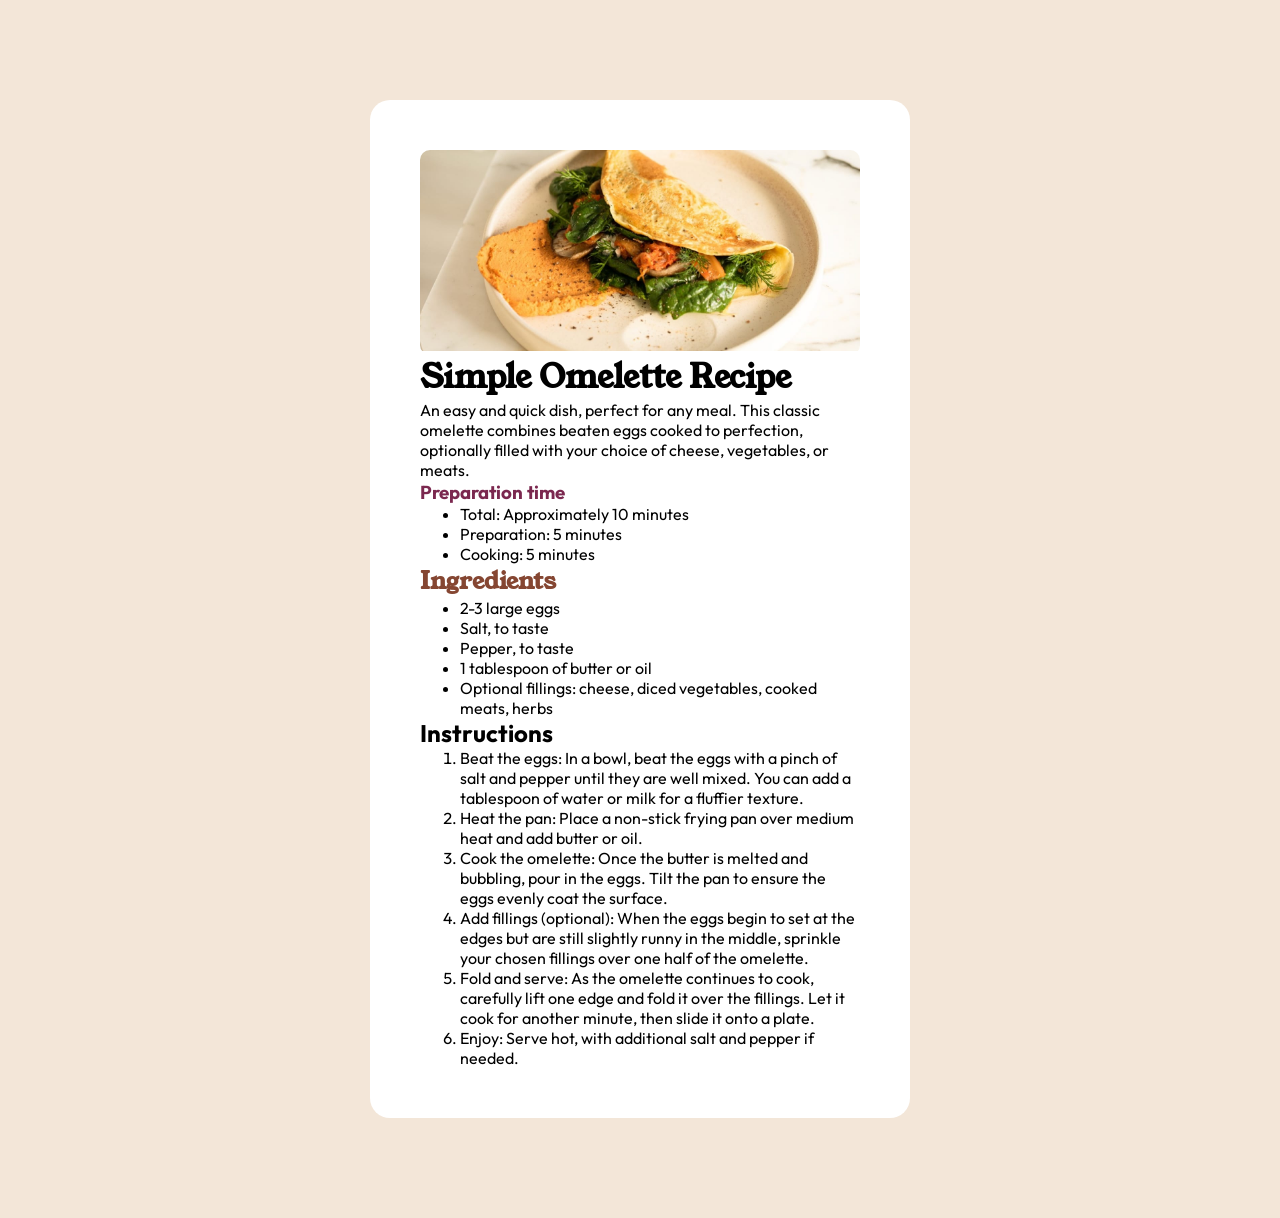
==== recipe.html @ e3986730 "day-19" ====
<!DOCTYPE html>
<html lang="en">

<head>
    <meta charset="UTF-8">
    <meta name="viewport" content="width=device-width, initial-scale=1.0">
    <title>Recipe</title>

    <link rel="stylesheet" href="styles/recipe.css" />
    <link rel="preconnect" href="https://fonts.googleapis.com">
<link rel="preconnect" href="https://fonts.gstatic.com" crossorigin>
<link href="https://fonts.googleapis.com/css2?family=Outfit:wght@100..900&family=Young+Serif&display=swap" rel="stylesheet">
</head>

<body>
    <div class="card">
        <!-- Image section -->
        <div class="picture">
            <img src="image-omelette.jpeg"/>
        </div>

        <!-- Main section -->
         <div class="main">
            <h1>Simple Omelette Recipe</h1>
            <p>An easy and quick dish, perfect for any meal. This classic omelette combines beaten eggs cooked to perfection, optionally filled with your choice of cheese, vegetables, or meats.</p>

            <div>
                <h3>Preparation time</h3>
                <ul class="subsection">
                    <li>Total: Approximately 10 minutes</li>
                    <li> Preparation: 5 minutes</li>
                    <li> Cooking: 5 minutes</li>
                </ul>
            </div>
         </div>

         <!-- Ingredients' section -->
          <div>
            <h2 class="heading">Ingredients</h2>
            <ul>
                <li>2-3 large eggs</li>
                <li>Salt, to taste</li>
                <li>Pepper, to taste</li>
                <li>1 tablespoon of butter or oil</li>
                <li>Optional fillings: cheese, diced vegetables, cooked meats, herbs</li>
            </ul>
          </div>

          <!-- Instructions' section -->
           <div>
            <h2>Instructions</h2>
            <ol>
                <li> Beat the eggs: In a bowl, beat the eggs with a pinch of salt and pepper until they are well mixed. You can add a tablespoon of water or milk for a fluffier texture.</li>
                <li>Heat the pan: Place a non-stick frying pan over medium heat and add butter or oil.</li>
                <li>Cook the omelette: Once the butter is melted and bubbling, pour in the eggs. Tilt the pan to ensure the eggs evenly coat the surface.</li>
                <li>Add fillings (optional): When the eggs begin to set at the edges but are still slightly runny in the middle, sprinkle your chosen fillings over one half of the omelette.</li>
                <li> Fold and serve: As the omelette continues to cook, carefully lift one edge and fold it over the fillings. Let it cook for another minute, then slide it onto a plate.</li>
                <li>Enjoy: Serve hot, with additional salt and pepper if needed. </li>
            </ol>
           </div>
           <!-- Nutrition section -->
            <div></div>

    </div>
</body>

</html>
---- styles/recipe.css ----
* {
    margin: 0;
    padding: o;
    box-sizing: border-box;
}

html {
    font-size: 16px;
}

:root{
--white: hsl(0, 0%, 100%);
--stone-100: hsl(30, 54%, 90%);
--stone-150: hsl(30, 18%, 87%);
--stone-600: hsl(30, 10%, 34%);
--stone-900: hsl(24, 5%, 18%);
--brown-800: hsl(14, 45%, 36%);
--rose-800: hsl(332, 51%, 32%);
--rose-50: hsl(330, 100%, 98%);

   /* Fontweight vairables */
   --young: 400;
   --medium: 600;
   --bold: 700;

   /* Fontfamily vairables */
   --young: "Young Serif", serif;
   --outfit: "Outfit", sans-serif;


}

img{
    width: 100%;
    object-fit: cover;

}

body {
    padding: 100px;
    background-color: var(--stone-100);
    font-family: var(--outfit);
    font-size: 1rem;
}


h1 {
      font-family: var(--young);
}


.card {
    width: 50%;
    background-color: var(--white);
    margin-inline: auto;
    padding: 50px;
    border-radius: 20px;
}

.picture {
    border-radius: 10px;
    overflow: hidden;
}

.main h3 {
    color: var(--rose-800);
}

.heading {
    font-family: var(--young);
    color: var(--brown-800);
}
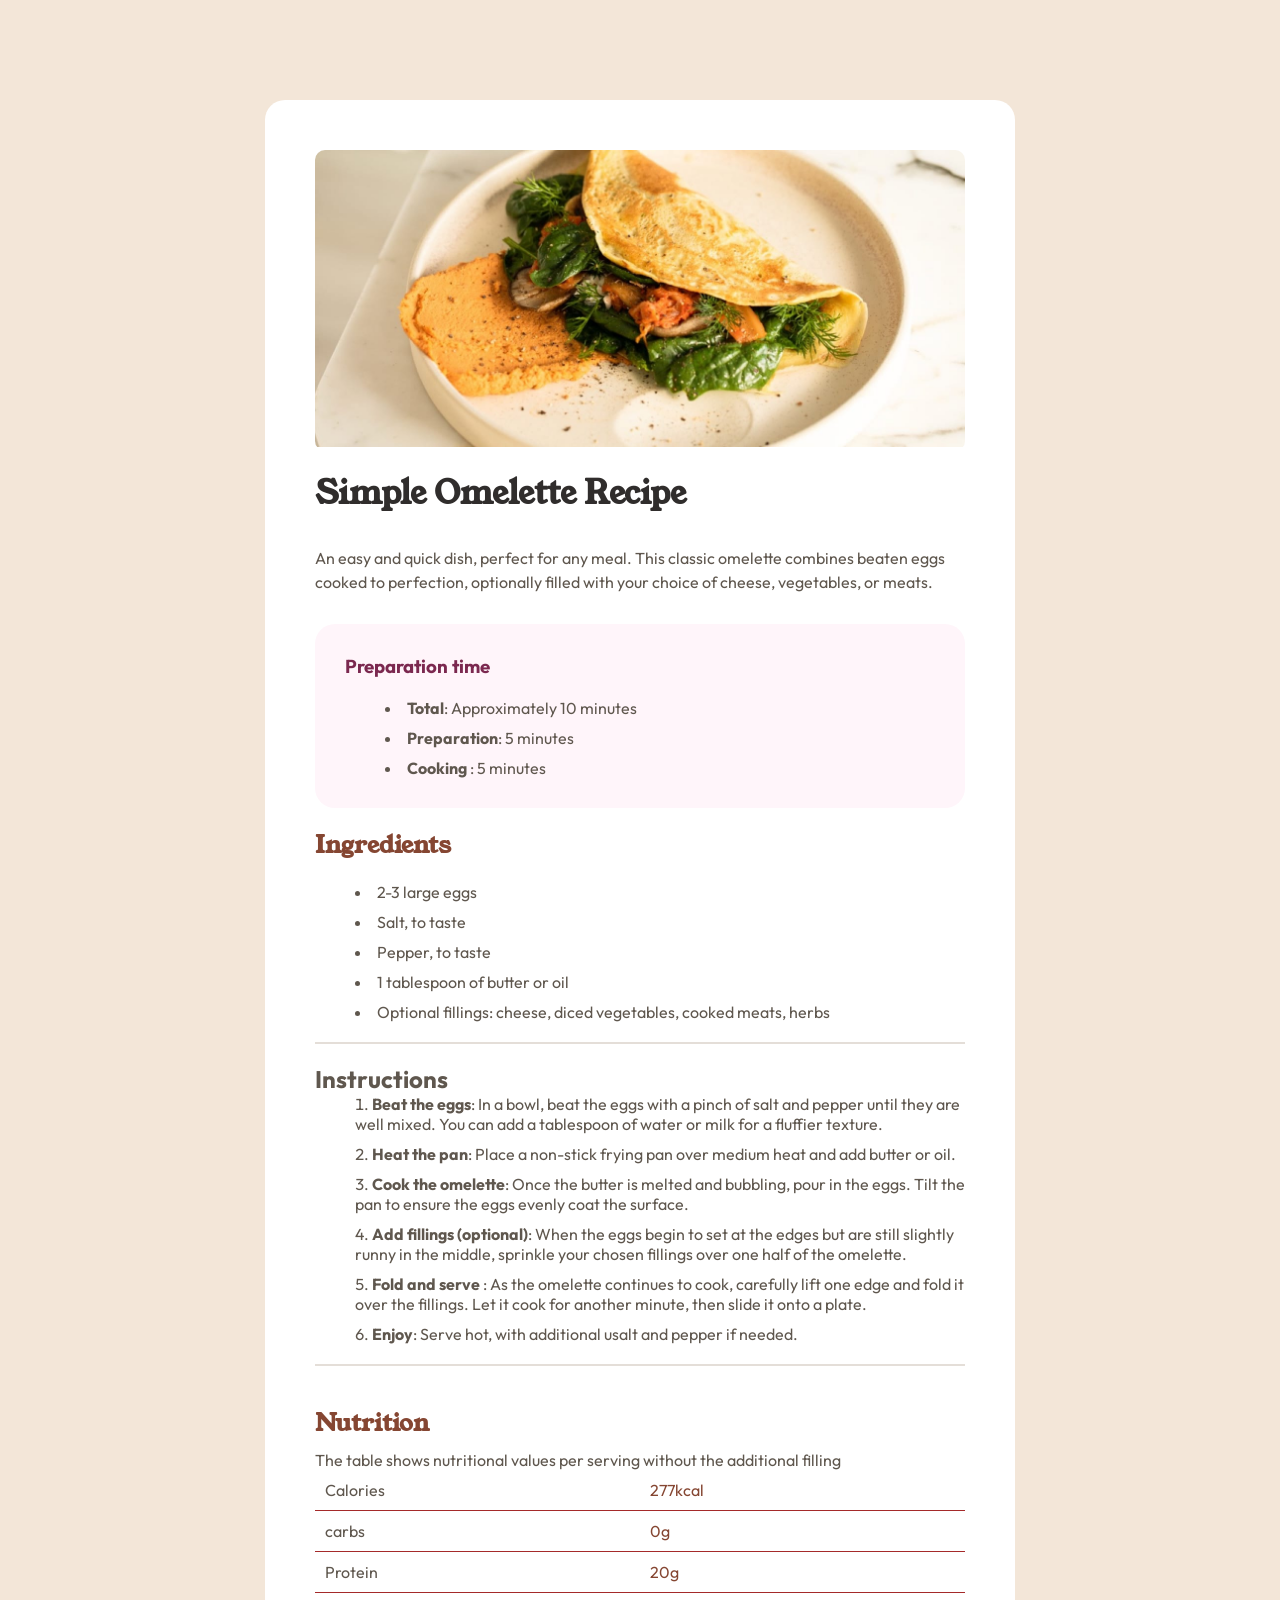
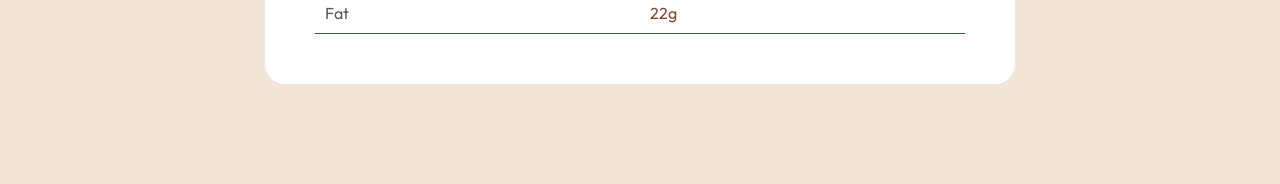
==== commit 63c81b14: "Start mobile responsiveness" ====
--- a/recipe.html
+++ b/recipe.html
@@ -27,15 +27,15 @@
             <div>
                 <h3>Preparation time</h3>
                 <ul class="subsection">
-                    <li>Total: Approximately 10 minutes</li>
-                    <li> Preparation: 5 minutes</li>
-                    <li> Cooking: 5 minutes</li>
+                    <li><span class="method">Total</span>: Approximately 10 minutes</li>
+                    <li><span class="method">Preparation</span>: 5 minutes</li>
+                    <li><span class="method">Cooking</span> : 5 minutes</li>
                 </ul>
             </div>
          </div>
 
          <!-- Ingredients' section -->
-          <div>
+          <div class="section">
             <h2 class="heading">Ingredients</h2>
             <ul>
                 <li>2-3 large eggs</li>
@@ -47,20 +47,45 @@
           </div>
 
           <!-- Instructions' section -->
-           <div>
+           <div class="section">
             <h2>Instructions</h2>
             <ol>
-                <li> Beat the eggs: In a bowl, beat the eggs with a pinch of salt and pepper until they are well mixed. You can add a tablespoon of water or milk for a fluffier texture.</li>
-                <li>Heat the pan: Place a non-stick frying pan over medium heat and add butter or oil.</li>
-                <li>Cook the omelette: Once the butter is melted and bubbling, pour in the eggs. Tilt the pan to ensure the eggs evenly coat the surface.</li>
-                <li>Add fillings (optional): When the eggs begin to set at the edges but are still slightly runny in the middle, sprinkle your chosen fillings over one half of the omelette.</li>
-                <li> Fold and serve: As the omelette continues to cook, carefully lift one edge and fold it over the fillings. Let it cook for another minute, then slide it onto a plate.</li>
-                <li>Enjoy: Serve hot, with additional salt and pepper if needed. </li>
+                <li><span class="method">Beat the eggs</span>: In a bowl, beat the eggs with a pinch of salt and pepper until they are well mixed. You can add a tablespoon of water or milk for a fluffier texture.</li>
+                <li><span class="method">Heat the pan</span>: Place a non-stick frying pan over medium heat and add butter or oil.</li>
+                <li><span class="method">Cook the omelette</span>: Once the butter is melted and bubbling, pour in the eggs. Tilt the pan to ensure the eggs evenly coat the surface.</li>
+                <li><span class="method">Add fillings (optional)</span>: When the eggs begin to set at the edges but are still slightly runny in the middle, sprinkle your chosen fillings over one half of the omelette.</li>
+                <li><span class="method">Fold and serve</span> : As the omelette continues to cook, carefully lift one edge and fold it over the fillings. Let it cook for another minute, then slide it onto a plate.</li>
+                <li><span class="method">Enjoy</span>: Serve hot, with additional usalt and pepper if needed. </li>
             </ol>
            </div>
            <!-- Nutrition section -->
             <div></div>
+          <!-- Nutrition section -->
+            <div class="nutrition">
+                <h2 class="subheading">Nutrition</h2>
+                <p>The table shows nutritional values per serving without the additional filling</p>
+                  <table>
+                    <tr>
+                        <td>Calories</td>
+                        <td class="color">277kcal</td>
+                    </tr>
+                    <tr>
+                    <td>carbs</td>
+                    
+                    
+                    <td class="color">0g</td>
+                    </tr>
+                    <tr>
+                        <td>Protein</td>
+                        <td class="color">20g</td>
+                    </tr>
+                    <tr>
+                        <td>Fat</td>
+                        <td class="color">22g</td>
+                    </tr>
+                  </table>
 
+    
     </div>
 </body>
 
--- a/styles/recipe.css
+++ b/styles/recipe.css
@@ -9,6 +9,7 @@
 }
 
 :root{
+    /* Color vairables */
 --white: hsl(0, 0%, 100%);
 --stone-100: hsl(30, 54%, 90%);
 --stone-150: hsl(30, 18%, 87%);
@@ -41,20 +42,40 @@
     background-color: var(--stone-100);
     font-family: var(--outfit);
     font-size: 1rem;
+    color: var(--stone-600);
 }
 
 
 h1 {
       font-family: var(--young);
+      color: var(--stone-900);
+}
+
+ol ,
+ul {
+    list-style-position: inside;
+    display: flex;
+    flex-direction: column;
+    gap: 10px;
+    
+}
+
+ol li,
+ul li {
+    
 }
 
 
+
 .card {
-    width: 50%;
+    width: 750px;
     background-color: var(--white);
     margin-inline: auto;
     padding: 50px;
     border-radius: 20px;
+    display: flex;
+    flex-direction: column;
+    gap: 20px;
 }
 
 .picture {
@@ -62,13 +83,78 @@
     overflow: hidden;
 }
 
+.main {
+    display: flex;
+    flex-direction: column;
+    gap: 30px;
+}
+
 .main h3 {
     color: var(--rose-800);
+    margin-bottom: 20px;
 }
+
+
+.main p {
+    line-height: 1.5;
+    
+}
+
+.main div {
+    background-color: var(--rose-50);
+    padding: 30px;
+    border-radius: 20px; 
+}
+
 
 .heading {
     font-family: var(--young);
     color: var(--brown-800);
+    margin-bottom: 20px;
+}
+
+.method {
+    font-weight: var(--bold);
+
+}
+
+.section {
+    border-bottom: 2px solid var(--stone-150);
+    padding-bottom: 20px;
+}
+
+
+/* Mobile styles */
+@media screen and (max-width : 500px) {
+    body {
+        background-color: red; 
+    }
+
+}
+
+
+.nutrition td {
+    width: 50%;
+      /* border: 1px solid black; */
+    padding: 10px;
+     
+}
+
+table {
+    width: 100%;
+    border-collapse: collapse;
+}
+
+.subheading {
+    font-family: var(--young);
+    color: var(--brown-800);
+    margin-bottom: 10px;
+}
+.color {
+   color: var(--brown-800);  
+}
+ .nutrition tr {
+   border-bottom: 1px solid brown;
 }
 
 
